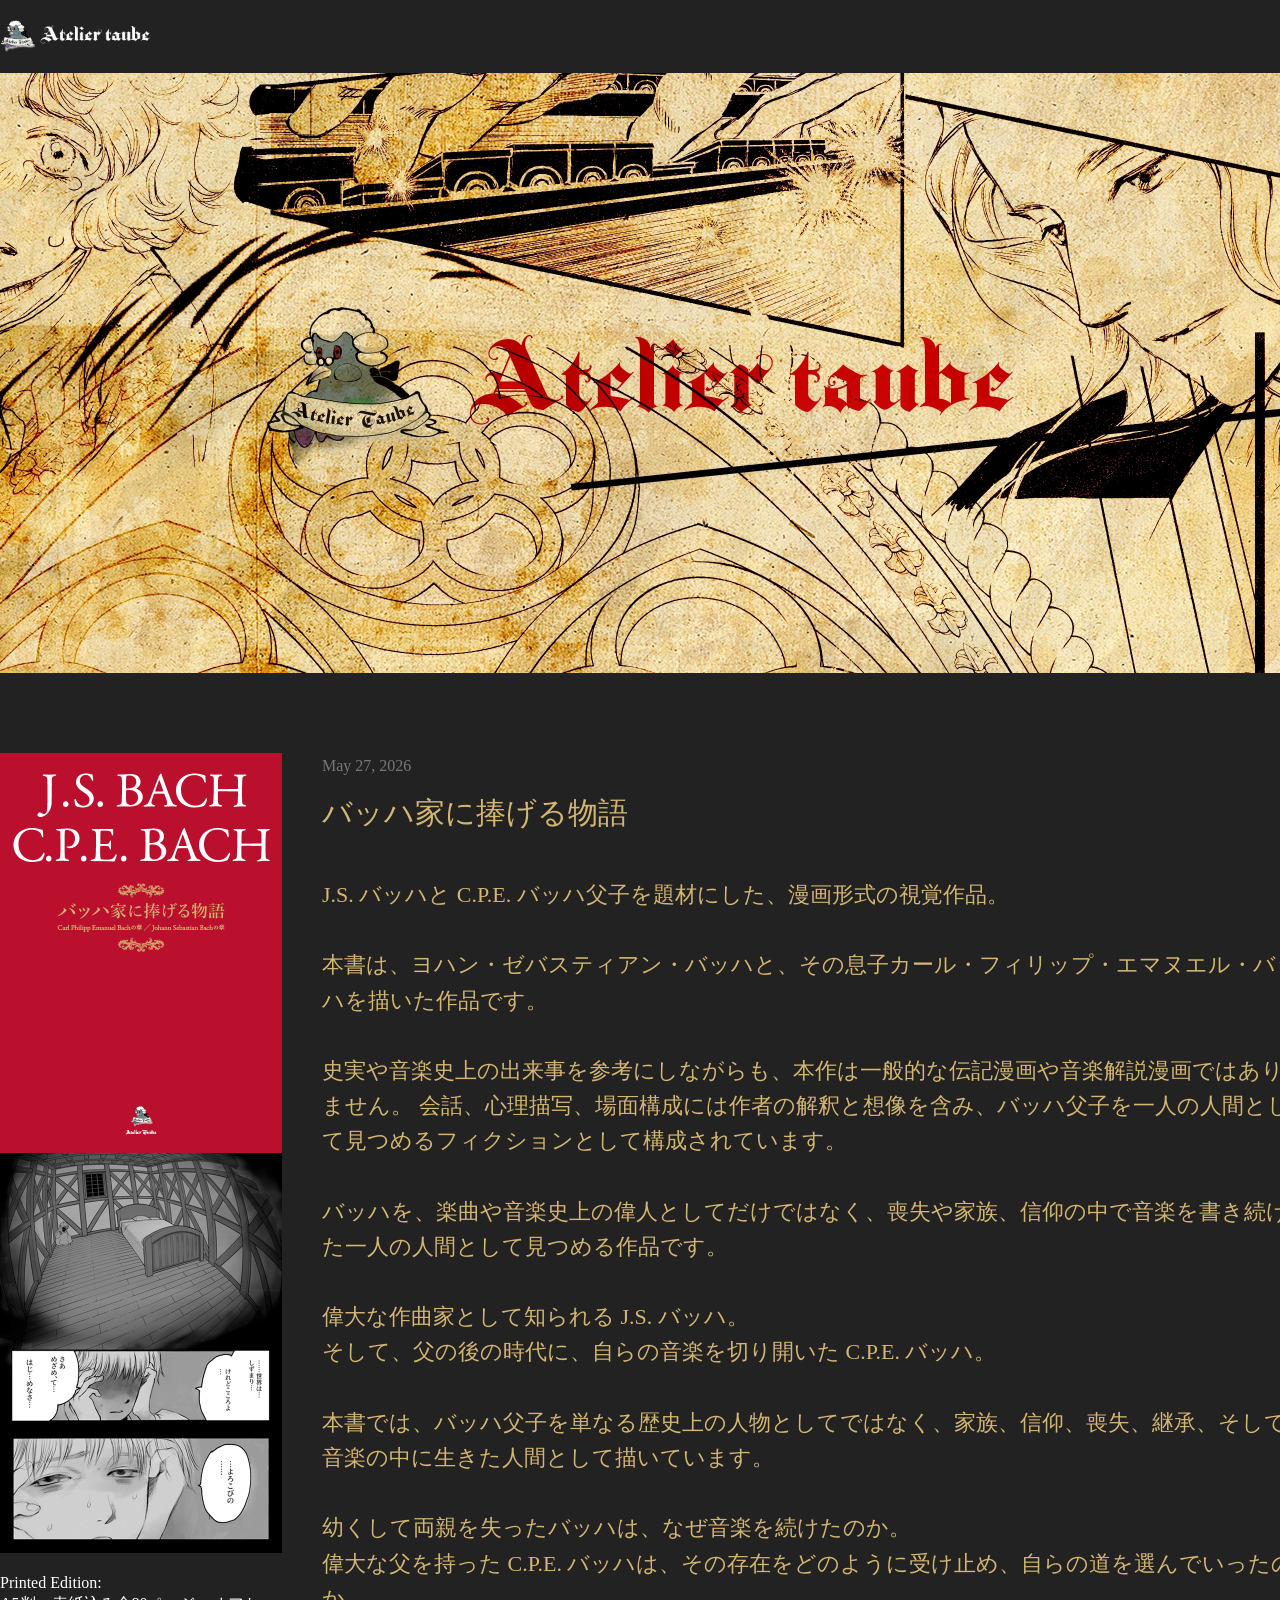
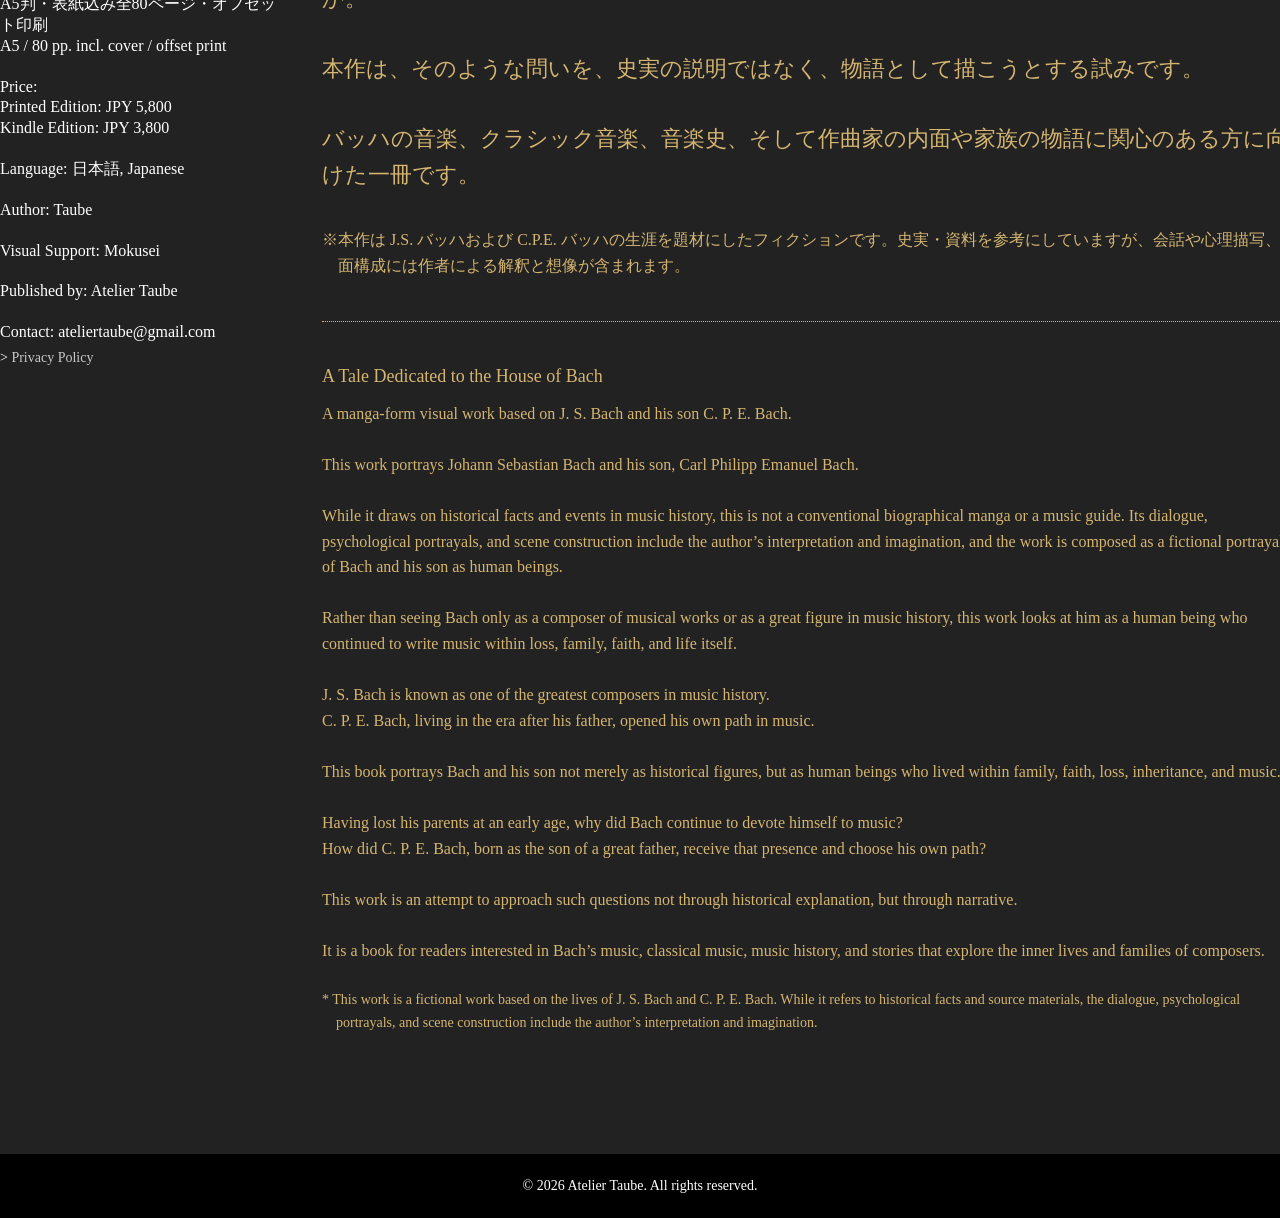
==== index.html @ d7f313c2 "Add files via upload" ====
<!DOCTYPE html>
<html lang="ja">
<head>
<meta charset="UTF-8">
<meta name="viewport" content="width=device-width, initial-scale=1.0">
<title>Atelier Taube Official Site | バッハ家に捧げる物語</title>
<meta name="description" content="Atelier Taube公式サイト / Official site. 『バッハ家に捧げる物語』は、Atelier Taube制作による、J.S. BachとC.P.E. Bach父子を題材にした日本語の漫画形式による視覚作品です。一般的な伝記漫画や音楽解説漫画ではなく、作者の解釈と想像を含むフィクションとして構成されています。">
<link rel="icon" href="images/favicon.ico" sizes="any">
<meta name="robots" content="index,follow">
<link rel="stylesheet" href="css/reset.css">
<link rel="stylesheet" media="screen and (min-width: 933px)" href="css/style_pc.css">
<link rel="stylesheet" media="screen and (max-width: 932px)" href="css/style_sp.css">

<!-- Google tag (gtag.js) -->
<script async src="https://www.googletagmanager.com/gtag/js?id=G-6RPP2TJ7MG"></script>
<script>
  window.dataLayer = window.dataLayer || [];
  function gtag(){dataLayer.push(arguments);}
  gtag('js', new Date());

  gtag('config', 'G-6RPP2TJ7MG');
</script>

</head>

<body>
<header>
<h1 class="p-top_mainTtl"><a href="/"><img src="images/logo.png" width="150"></a></h1>
</header>

<main>
<section class="hero-slideshow" aria-label="Main visual">
  <div class="hero-slideshow__track">
    <div class="hero-slideshow__slide is-active">
      <img src="images/top_img.webp" class="hero_pc" alt="Atelier Taube">
      <img src="images/top_img_sp.webp" class="hero_sp" alt="Atelier Taube">
    </div>
  </div>
</section>

<div class="wid_wrap">
<section class="contents_list">

<ul class="main_list">
<li>
<span class="link_inner_tbl">
<span class="link_inner_tbl_imgcell">
<span class="img_wrap">
<img src="images/h1.png" alt="表紙画像">
</span>

<span class="img_wrap">
<img src="images/page2.png" alt="本文抜粋画像">
</span>

<span class="spec_blk">
Printed Edition:<br>
A5判・表紙込み全80ページ・オフセット印刷<br>
A5 / 80 pp. incl. cover / offset print
</span>

<span class="spec_blk">
Price:<br>
Printed Edition: JPY 5,800<br>
Kindle Edition: JPY 3,800
</span>

<span class="spec_blk">
Language:
日本語, Japanese
</span>

<span class="spec_blk">
Author:
Taube
</span>

<span class="spec_blk">
Visual Support:
Mokusei
</span>

<span class="spec_blk">
Published by:
Atelier Taube
</span>

<!--
<a class="btn" href="" target="_blank" rel="noopener">
  紙版の購入はこちら
</a>

<a class="btn" href="" target="_blank" rel="noopener">
  Kindle版の購入はこちら
</a>
-->

<span class="spec_blk">
  Contact:
  <span id="email"></span>
</span>

<span class="privacy-link">
  &gt;&nbsp;<a href="privacy.html" target="_blank" rel="noopener">Privacy Policy</a>
</span>

<script>
  document.getElementById("email").innerText = "ateliertaube" + "@" + "gmail.com";
</script>

</span>
<span class="link_inner_tbl_speccell">
<span class="date">May 27, 2026</span>
<span class="item_name">バッハ家に捧げる物語</span>
<span class="item_read">
J.S. バッハと C.P.E. バッハ父子を題材にした、漫画形式の視覚作品。<br>
<br>
本書は、ヨハン・ゼバスティアン・バッハと、その息子カール・フィリップ・エマヌエル・バッハを描いた作品です。<br>
<br>
史実や音楽史上の出来事を参考にしながらも、本作は一般的な伝記漫画や音楽解説漫画ではありません。
会話、心理描写、場面構成には作者の解釈と想像を含み、バッハ父子を一人の人間として見つめるフィクションとして構成されています。<br>
<br>
バッハを、楽曲や音楽史上の偉人としてだけではなく、喪失や家族、信仰の中で音楽を書き続けた一人の人間として見つめる作品です。<br>
<br>
偉大な作曲家として知られる J.S. バッハ。<br>
そして、父の後の時代に、自らの音楽を切り開いた C.P.E. バッハ。<br>
<br>
本書では、バッハ父子を単なる歴史上の人物としてではなく、家族、信仰、喪失、継承、そして音楽の中に生きた人間として描いています。<br>
<br>
幼くして両親を失ったバッハは、なぜ音楽を続けたのか。<br>
偉大な父を持った C.P.E. バッハは、その存在をどのように受け止め、自らの道を選んでいったのか。<br>
<br>
本作は、そのような問いを、史実の説明ではなく、物語として描こうとする試みです。<br>
<br>
バッハの音楽、クラシック音楽、音楽史、そして作曲家の内面や家族の物語に関心のある方に向けた一冊です。<br>
<br>
<span class="note">※本作は J.S. バッハおよび C.P.E. バッハの生涯を題材にしたフィクションです。史実・資料を参考にしていますが、会話や心理描写、場面構成には作者による解釈と想像が含まれます。</span>
</span>

<span class="en_blk">
<span class="item_name_en">A Tale Dedicated to the House of Bach</span>
<span class="item_read_en">
A manga-form visual work based on J. S. Bach and his son C. P. E. Bach.<br>
<br>
This work portrays Johann Sebastian Bach and his son, Carl Philipp Emanuel Bach.<br>
<br>
While it draws on historical facts and events in music history, this is not a conventional biographical manga or a music guide. Its dialogue, psychological portrayals, and scene construction include the author’s interpretation and imagination, and the work is composed as a fictional portrayal of Bach and his son as human beings.<br>
<br>
Rather than seeing Bach only as a composer of musical works or as a great figure in music history, this work looks at him as a human being who continued to write music within loss, family, faith, and life itself.<br>
<br>
J. S. Bach is known as one of the greatest composers in music history.<br>
C. P. E. Bach, living in the era after his father, opened his own path in music.<br>
<br>
This book portrays Bach and his son not merely as historical figures, but as human beings who lived within family, faith, loss, inheritance, and music.<br>
<br>
Having lost his parents at an early age, why did Bach continue to devote himself to music?<br>
How did C. P. E. Bach, born as the son of a great father, receive that presence and choose his own path?<br>
<br>
This work is an attempt to approach such questions not through historical explanation, but through narrative.<br>
<br>
It is a book for readers interested in Bach’s music, classical music, music history, and stories that explore the inner lives and families of composers.<br>
<br>
<span class="note_en">* This work is a fictional work based on the lives of J. S. Bach and C. P. E. Bach. While it refers to historical facts and source materials, the dialogue, psychological portrayals, and scene construction include the author’s interpretation and imagination.</span>
</span>
</span>
</span>
</span>
</li>
</ul>
</section>
</div>


</main>

<footer>


  <p class="copy">&copy; 2026 Atelier Taube. All rights reserved.</p>
</footer>

<script src="js/common.js" defer></script>

</body>
</html>
---- css/style_pc.css ----
.hero-slideshow {
  position: relative;
  width: 100%;
  height: 600px;
  overflow: hidden;
}

.hero-slideshow__track {
  position: relative;
  width: 100%;
  height: 100%;
}

.hero-slideshow__slide {
  position: absolute;
  inset: 0;
  opacity: 0;
  transition: opacity 800ms ease;
}

.hero-slideshow__slide.is-active {
  opacity: 1;
  z-index: 1;
}

.hero-slideshow__slide img {
  display: block;
  width: 100%;
  height: 100%;
  object-fit: cover;
}

/* ドット */
.hero-slideshow__dots {
  position: absolute;
  left: 50%;
  bottom: 24px;
  z-index: 2;
  display: flex;
  gap: 10px;
  transform: translateX(-50%);
}

.hero-slideshow__dot {
  width: 12px;
  height: 12px;
  padding: 0;
  border: none;
  border-radius: 50%;
  background: rgba(255, 255, 255, 0.55);
  cursor: pointer;
}

.hero-slideshow__dot.is-active {
  background: rgba(255, 255, 255, 1);
}

.hero-slideshow__dot:focus-visible {
  outline: 2px solid #fff;
  outline-offset: 3px;
}

html{
height:100%;
background:#222222;
}

.wid_wrap{
width:1300px;
margin:0 auto;
}


.contents_list{
margin-top:80px;
}

.link_block{
display:block;
}

.link_inner_tbl{
display:table;
width:100%;
}

.link_inner_tbl_imgcell{
display:table-cell;
width:282px;
vertical-align:top;
}

.link_inner_tbl_imgcell img{
display:block;
width:auto;
height:100%;
}

.link_inner_tbl_speccell{
display:table-cell;
vertical-align:middle;
padding-left:40px;
}

.main_list{
margin-top:40px;
}

.date{
display:block;
font-size:16px;
line-height:1.6;
color:#777777;
}

.item_name{
display:block;
font-size:30px;
line-height:1.6;
color:#d4b572;
margin-top:10px;
}

.item_read{
display:block;
font-size:22px;
line-height:1.6;
color:#d4b572;
margin-top:40px;
}

.en_blk{
display:block;
margin-top:40px;
padding-top:40px;
border-top:1px dotted #d4b572;;
color:#d4b572;
}

.item_name_en{
font-family: Georgia, serif;
display:block;
font-size:18px;
line-height:1.6;
color:#d4b572;
}

.item_read_en{
font-family: Georgia, serif;
display:block;
font-size:16px;
line-height:1.6;
margin-top:10px;
color:#d4b572;
}

.main_ttl{
font-family: Georgia, serif;
color:#ffffff;
font-size:30px;
line-height:1.5;

}

.head_color{
font-size:40px;
background:#c90606;
color:#ffffff;
display:inline-block;
padding:5px 10px;
margin-right:5px;
}

.note{
font-size:16px;
display:inline-block;
padding-left:1em;
text-indent:-1em;
}

.note_en{
font-size:14px;
display:inline-block;
padding-left:1em;
text-indent:-1em;
}

header{
width:1300px;
margin:0 auto;
}

.p-top_mainTtl{
padding:20px 0;
}

.img_wrap{
width:282px;
height:400px;
margin:0 auto;
display:block;
}

.spec_wrap{
margin-top:40px;
display:table;
width:100%;
color:#666666;
}

.spec ttl{
width:120px;
display:table-cell;
vertical-align:top;
}

.spec_cont{
display:table-cell;
vertical-align:top;
}

.spec_blk{
display:block;
font-size:16px;
line-height:1.3;
color:#ffffff;
margin-top:20px;
}

.btn{
border:1px solid #fff;
margin-top:30px;
display:block;
text-align:center;
padding:10px 0;
border-radius:8px;
color:#fff;
}

.btn:hover{
text-decoration:underline;
background:#333333;
}

.btn + .btn{
margin-top:10px;
}

footer{
background:#000000;
margin-top:120px;
}

.copy{
padding:20px 0 20px;
text-align:center;
color:#ffffff;
font-size:14px;
}

.footer-links {
  text-align: center;
  font-size: 14px;
  padding: 24px 0 0px;
color:#ffffff;
}

.footer-links a {
  color: inherit;
  text-decoration: none;
}

.footer-links a:hover {
  text-decoration: underline;
}

.legal_table{
font-size:16px;
line-height:1.6;
border:1px solid #ffffff;
}

.legal_table th{
font-size:16px;
line-height:1.6;
border:1px solid #ffffff;
padding:20px;
}

.legal_table td{
font-size:16px;
line-height:1.6;
border:1px solid #ffffff;
padding:20px;
}

.sub_ttl{
font-size:20px;
line-height:1.6;
margin: 40px 0 20px;
}

.privacy-link {
  margin-top: 10px;
  font-size: 14px;
color:#ffffff;
}

.privacy-link a {
  color: inherit;
  text-decoration: none;
  opacity: 0.75;
}

.privacy-link a:hover {
  text-decoration: underline;
  opacity: 1;
}

.sub_page_read p{
font-size:18px;
}

.pc_br{
display:inline !important;
}
---- css/style_sp.css ----
.hero-slideshow {
  position: relative;
  width: 100%;
  height: 600px;
  overflow: hidden;
}

.hero-slideshow__track {
  position: relative;
  width: 100%;
  height: 100%;
}

.hero-slideshow__slide {
  position: absolute;
  inset: 0;
  opacity: 0;
  transition: opacity 800ms ease;
}

.hero-slideshow__slide.is-active {
  opacity: 1;
  z-index: 1;
}

.hero-slideshow__slide img {
  display: block;
  width: 100%;
  height: 100%;
  object-fit: cover;
}

html{
height:100%;
background:#222222;
width:100%;
}

body{
width:100%;
}

main{
width:100%;
}

header{
width:auto;
margin:0 auto;
}

.p-top_mainTtl{
padding:20px 0 20px 15px;
}


.wid_wrap{
width:100%;
margin:0 auto;
padding:0 20px;
}

.contents_list{
margin-top:20px;
}

.link_block{
display:block;
}

.link_inner_tbl{
display:block;
width:100%;
}

.link_inner_tbl_imgcell{
display:block;
width:100%;
vertical-align:top;
}

.link_inner_tbl_imgcell img{
display:block;
width:100%;
height:auto;
margin:0 auto;
}

.link_inner_tbl_speccell{
display:block;
vertical-align:middle;
padding-left:0px;
margin-top:40px;
}

.main_list{
margin-top:20px;
}

.date{
display:block;
font-size:16px;
line-height:1.6;
color:#777777;
}

.item_name{
display:block;
font-size:30px;
line-height:1.6;
color:#d4b572;
margin-top:10px;
}

.item_read{
display:block;
font-size:22px;
line-height:1.6;
color:#d4b572;
margin-top:20px;
}

.en_blk{
display:block;
margin-top:40px;
padding-top:40px;
border-top:1px dotted #d4b572;;
color:#d4b572;
}

.item_name_en{
font-family: Georgia, serif;
display:block;
font-size:18px;
line-height:1.6;
color:#d4b572;
}

.item_read_en{
font-family: Georgia, serif;
display:block;
font-size:16px;
line-height:1.6;
margin-top:10px;
color:#d4b572;
}

.main_ttl{
font-family: Georgia, serif;
color:#ffffff;
font-size:30px;
line-height:1.5;

}

.head_color{
font-size:40px;
background:#c90606;
color:#ffffff;
display:inline-block;
padding:5px 10px;
margin-right:5px;
}

.note{
font-size:16px;
display:inline-block;
padding-left:1em;
text-indent:-1em;
}

.note_en{
font-size:14px;
display:inline-block;
padding-left:1em;
text-indent:-1em;
}


.img_wrap{
width:100%;
height:auto;
margin:0 auto;
display:block;
}

.spec_wrap{
margin-top:40px;
display:block;
width:100%;
color:#666666;
}

.spec ttl{
width:120px;
display:block;
vertical-align:top;
}

.spec_cont{
display:block;
vertical-align:top;
}

.spec_blk{
display:block;
font-size:16px;
line-height:1.3;
color:#ffffff;
margin-top:20px;
}

.btn{
border:1px solid #fff;
margin-top:30px;
display:block;
text-align:center;
padding:10px 0;
border-radius:8px;
color:#fff;
}

.btn + .btn{
margin-top:20px;
}

footer{
background:#000000;
margin-top:80px;
}

.copy{
padding:20px 0 20px;
text-align:center;
color:#ffffff;
font-size:14px;
}

.footer-links {
  text-align: center;
  font-size: 14px;
  padding: 24px 0px 0px;
color:#ffffff;
}

.footer-links a {
  color: inherit;
  text-decoration: none;
}

.footer-links a:hover {
  text-decoration: underline;
}

.sub_ttl{
font-size:20px;
line-height:1.6;
margin: 40px 0 20px;
}

.sub_ttl{
font-size:20px;
line-height:1.6;
margin: 40px 0 20px;
}

.privacy-link {
  margin-top: 20px;
  font-size: 14px;
color:#ffffff;
display:block;
}

.privacy-link a {
  color: inherit;
  text-decoration: none;
  opacity: 0.75;
}

.sub_page_read p{
font-size:18px;
}

.pc_br{
display:none !important;
}
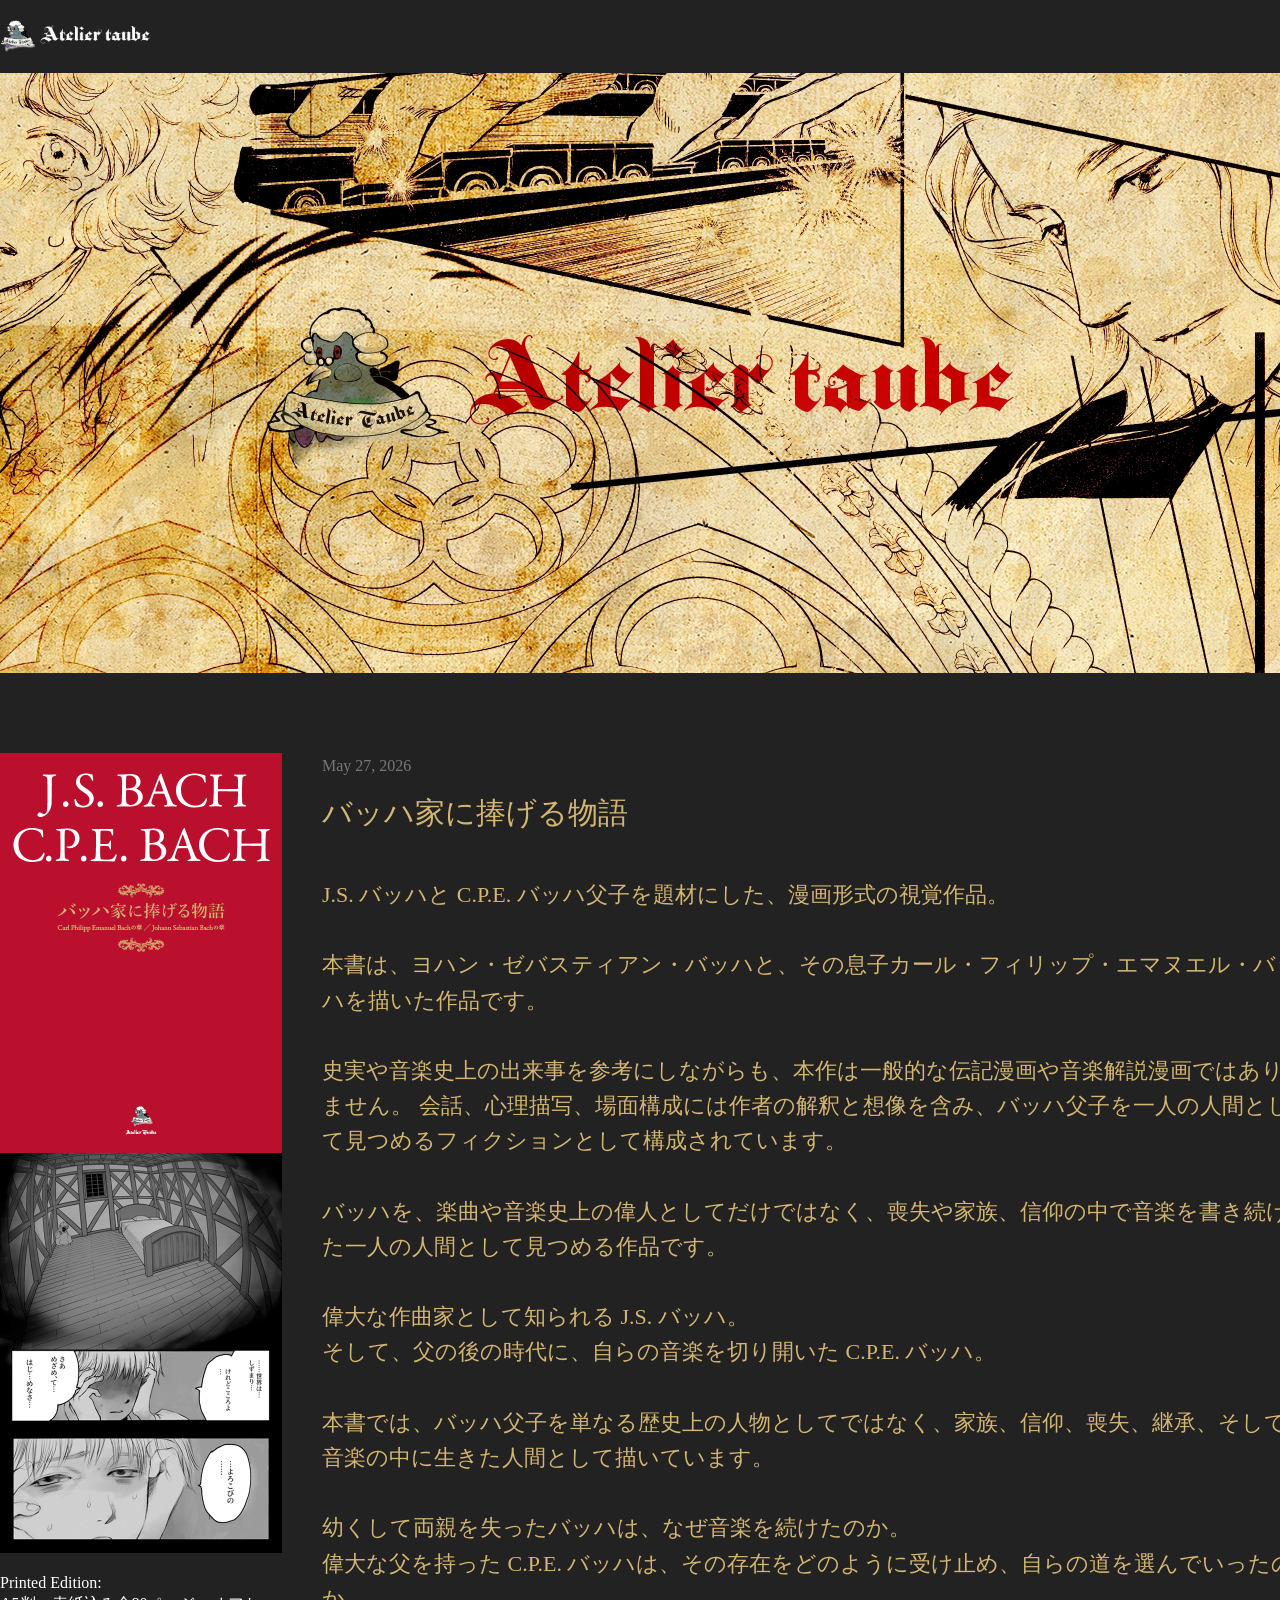
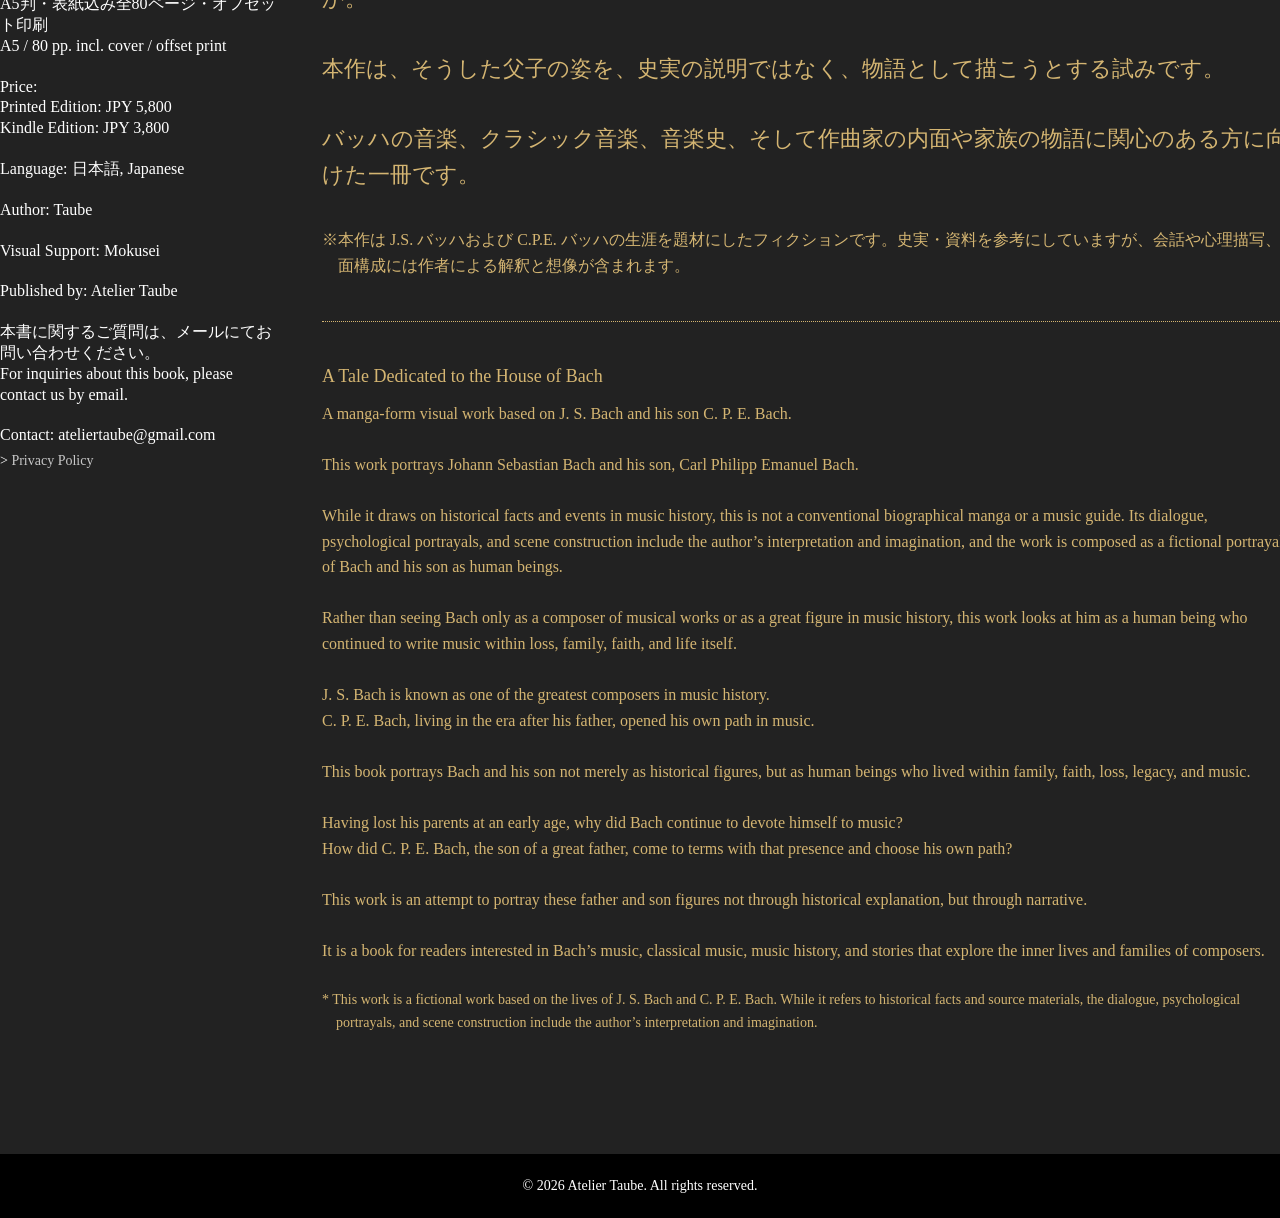
==== commit 5cb2f6ef: "Add files via upload" ====
--- a/index.html
+++ b/index.html
@@ -96,6 +96,11 @@
 -->
 
 <span class="spec_blk">
+本書に関するご質問は、メールにてお問い合わせください。<br>
+For inquiries about this book, please contact us by email.
+</span>
+
+<span class="spec_blk">
   Contact:
   <span id="email"></span>
 </span>
@@ -130,7 +135,7 @@
 幼くして両親を失ったバッハは、なぜ音楽を続けたのか。<br>
 偉大な父を持った C.P.E. バッハは、その存在をどのように受け止め、自らの道を選んでいったのか。<br>
 <br>
-本作は、そのような問いを、史実の説明ではなく、物語として描こうとする試みです。<br>
+本作は、そうした父子の姿を、史実の説明ではなく、物語として描こうとする試みです。<br>
 <br>
 バッハの音楽、クラシック音楽、音楽史、そして作曲家の内面や家族の物語に関心のある方に向けた一冊です。<br>
 <br>
@@ -151,12 +156,12 @@
 J. S. Bach is known as one of the greatest composers in music history.<br>
 C. P. E. Bach, living in the era after his father, opened his own path in music.<br>
 <br>
-This book portrays Bach and his son not merely as historical figures, but as human beings who lived within family, faith, loss, inheritance, and music.<br>
+This book portrays Bach and his son not merely as historical figures, but as human beings who lived within family, faith, loss, legacy, and music.<br>
 <br>
 Having lost his parents at an early age, why did Bach continue to devote himself to music?<br>
-How did C. P. E. Bach, born as the son of a great father, receive that presence and choose his own path?<br>
+How did C. P. E. Bach, the son of a great father, come to terms with that presence and choose his own path?<br>
 <br>
-This work is an attempt to approach such questions not through historical explanation, but through narrative.<br>
+This work is an attempt to portray these father and son figures not through historical explanation, but through narrative.<br>
 <br>
 It is a book for readers interested in Bach’s music, classical music, music history, and stories that explore the inner lives and families of composers.<br>
 <br>
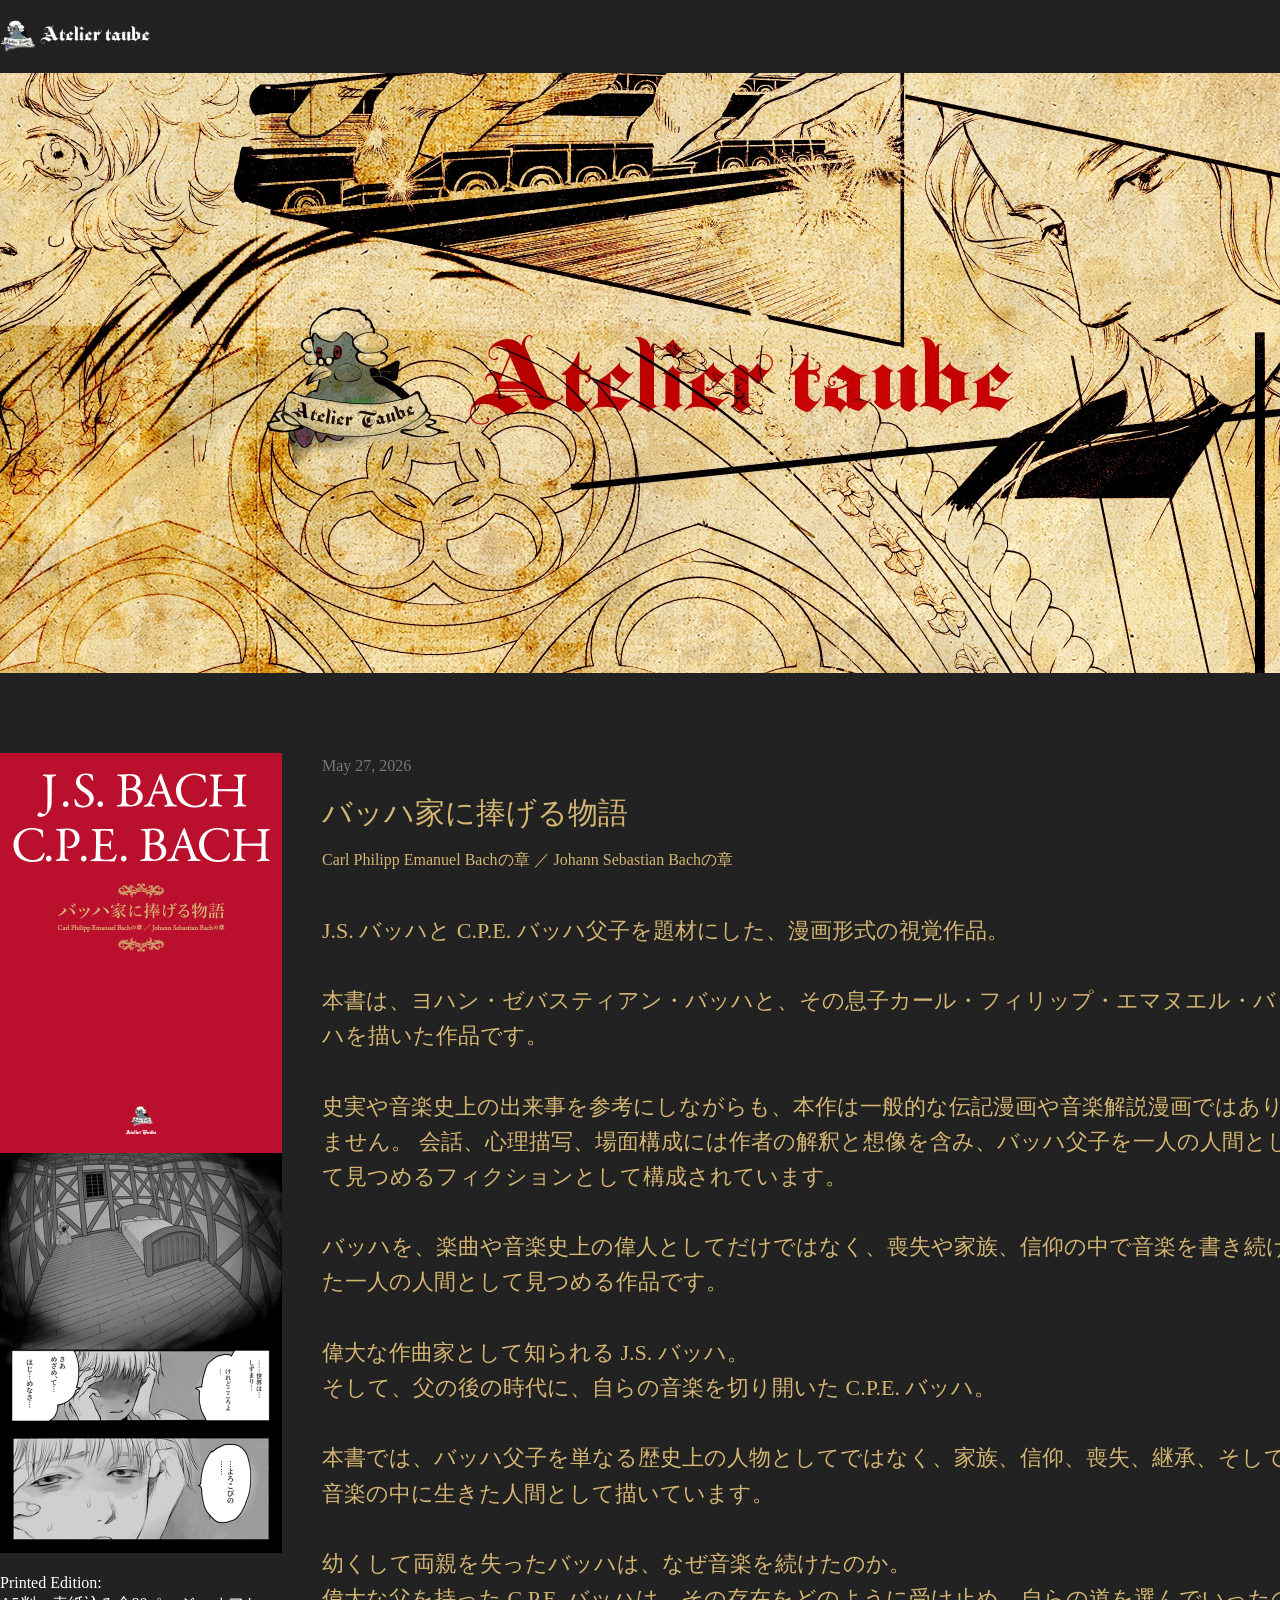
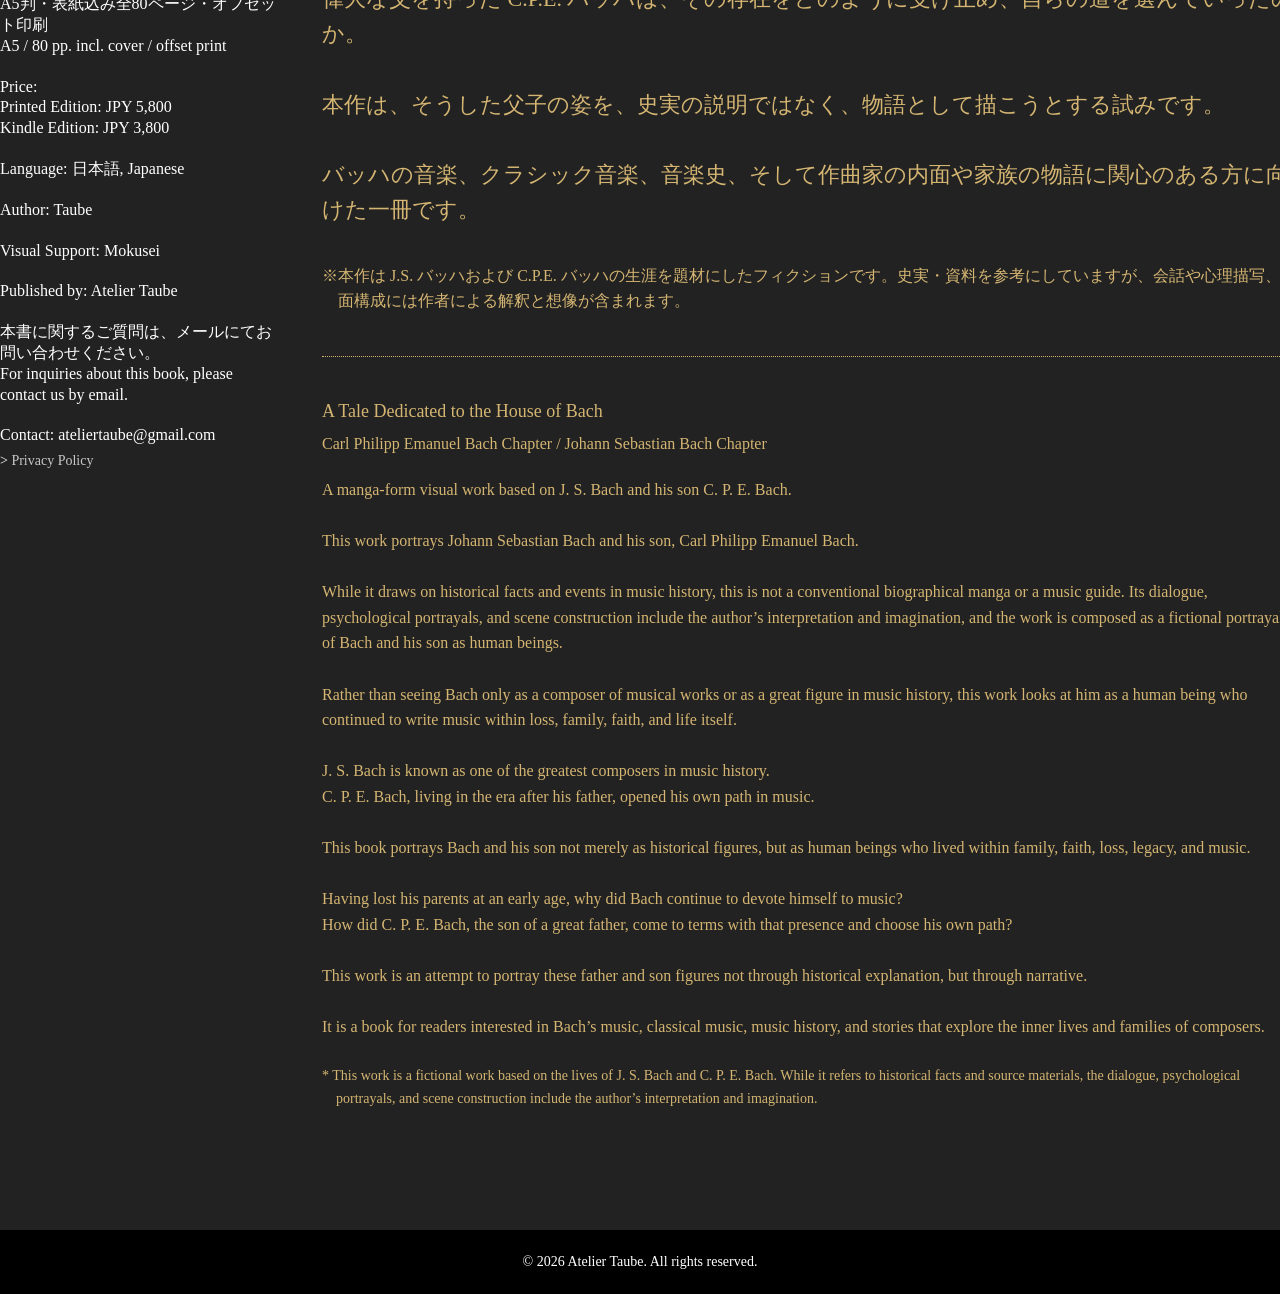
==== commit aa4da811: "Add files via upload" ====
--- a/index.html
+++ b/index.html
@@ -117,6 +117,7 @@
 <span class="link_inner_tbl_speccell">
 <span class="date">May 27, 2026</span>
 <span class="item_name">バッハ家に捧げる物語</span>
+<span class="item_name_sub">Carl Philipp Emanuel Bachの章 ／ Johann Sebastian Bachの章</span>
 <span class="item_read">
 J.S. バッハと C.P.E. バッハ父子を題材にした、漫画形式の視覚作品。<br>
 <br>
@@ -144,6 +145,7 @@
 
 <span class="en_blk">
 <span class="item_name_en">A Tale Dedicated to the House of Bach</span>
+<span class="item_name_sub_en">Carl Philipp Emanuel Bach Chapter / Johann Sebastian Bach Chapter</span>
 <span class="item_read_en">
 A manga-form visual work based on J. S. Bach and his son C. P. E. Bach.<br>
 <br>
--- a/css/style_pc.css
+++ b/css/style_pc.css
@@ -121,6 +121,14 @@
 margin-top:10px;
 }
 
+.item_name_sub{
+display:block;
+font-size:16px;
+line-height:1.6;
+color:#d4b572;
+margin-top:10px;
+}
+
 .item_read{
 display:block;
 font-size:22px;
@@ -145,12 +153,21 @@
 color:#d4b572;
 }
 
+.item_name_sub_en{
+font-family: Georgia, serif;
+display:block;
+font-size:16px;
+line-height:1.6;
+color:#d4b572;
+margin-top:5px;
+}
+
 .item_read_en{
 font-family: Georgia, serif;
 display:block;
 font-size:16px;
 line-height:1.6;
-margin-top:10px;
+margin-top:20px;
 color:#d4b572;
 }
 
--- a/css/style_sp.css
+++ b/css/style_sp.css
@@ -112,6 +112,14 @@
 margin-top:10px;
 }
 
+.item_name_sub{
+display:block;
+font-size:16px;
+line-height:1.6;
+color:#d4b572;
+margin-top:5px;
+}
+
 .item_read{
 display:block;
 font-size:22px;
@@ -131,9 +139,18 @@
 .item_name_en{
 font-family: Georgia, serif;
 display:block;
-font-size:18px;
-line-height:1.6;
-color:#d4b572;
+font-size:20px;
+line-height:1.6;
+color:#d4b572;
+}
+
+.item_name_sub_en{
+font-family: Georgia, serif;
+display:block;
+font-size:16px;
+line-height:1.6;
+color:#d4b572;
+margin-top:5px;
 }
 
 .item_read_en{
@@ -141,7 +158,7 @@
 display:block;
 font-size:16px;
 line-height:1.6;
-margin-top:10px;
+margin-top:20px;
 color:#d4b572;
 }
 
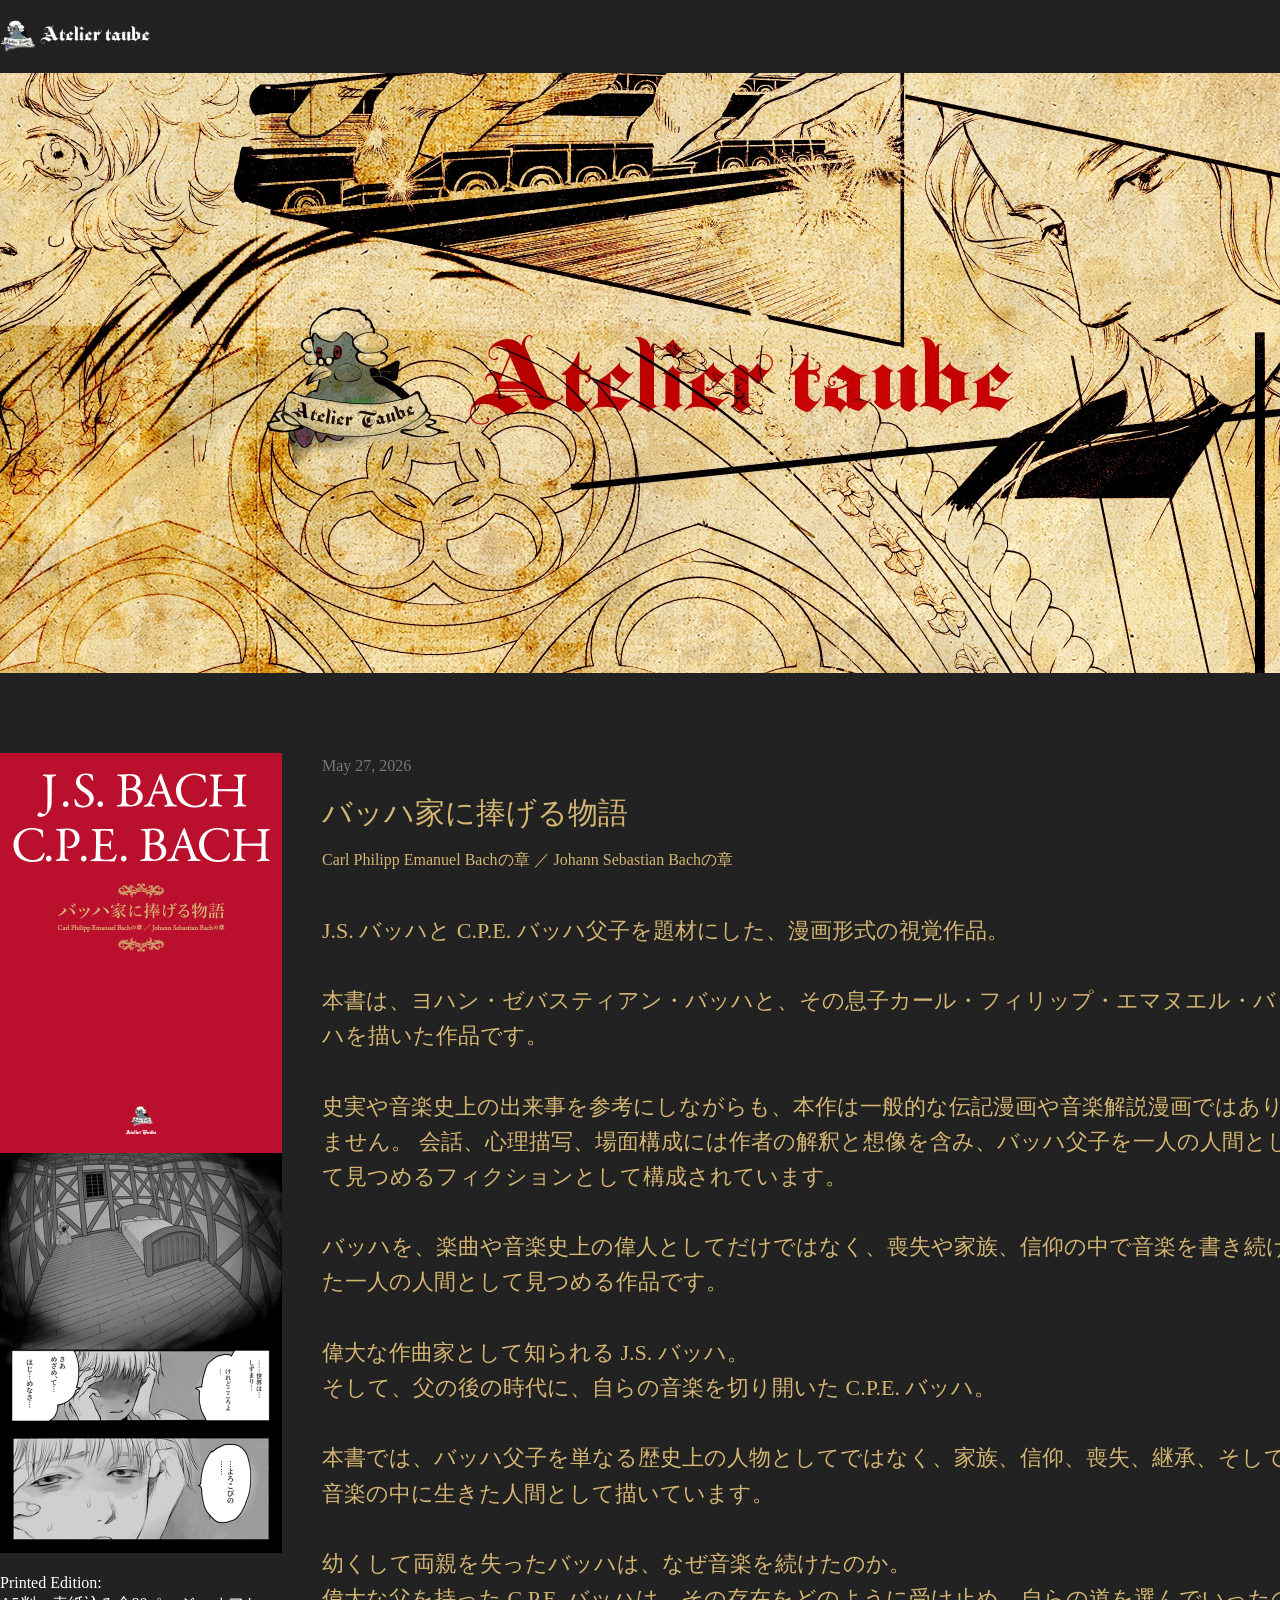
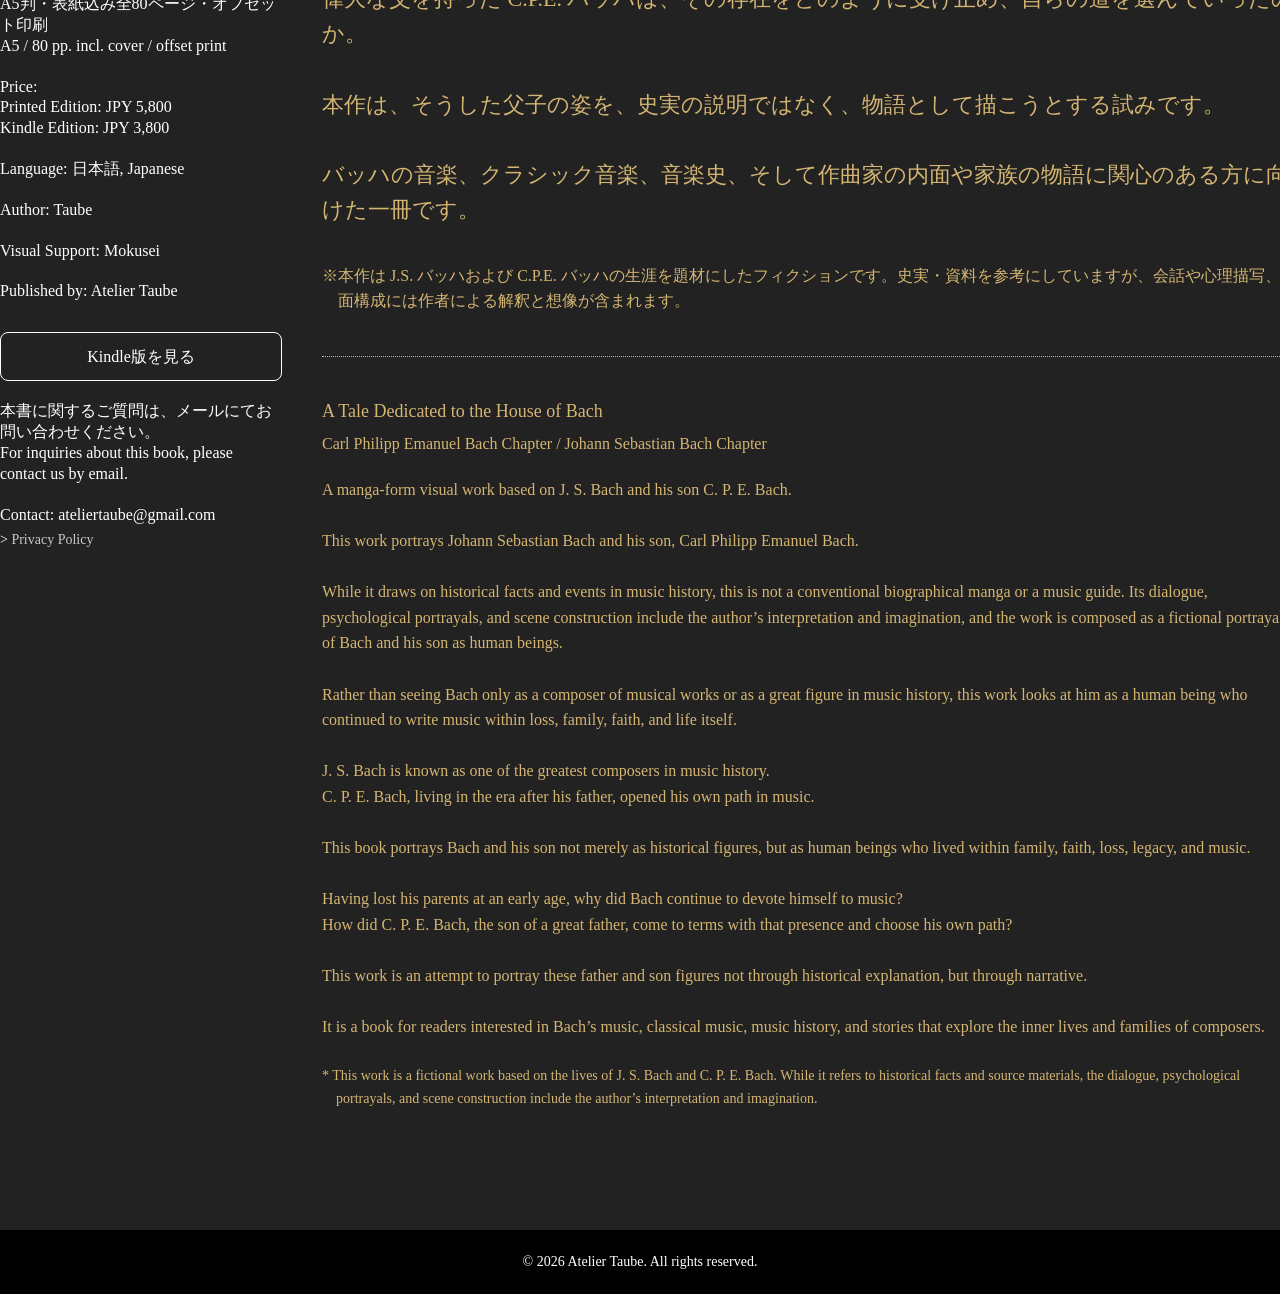
==== commit 8aceeaf8: "Add files via upload" ====
--- a/index.html
+++ b/index.html
@@ -89,11 +89,11 @@
 <a class="btn" href="" target="_blank" rel="noopener">
   紙版の購入はこちら
 </a>
+-->
 
-<a class="btn" href="" target="_blank" rel="noopener">
-  Kindle版の購入はこちら
+<a href="https://www.amazon.co.jp/dp/B0H2VYKJ77" class="btn" target="_blank" rel="noopener">
+  Kindle版を見る
 </a>
--->
 
 <span class="spec_blk">
 本書に関するご質問は、メールにてお問い合わせください。<br>
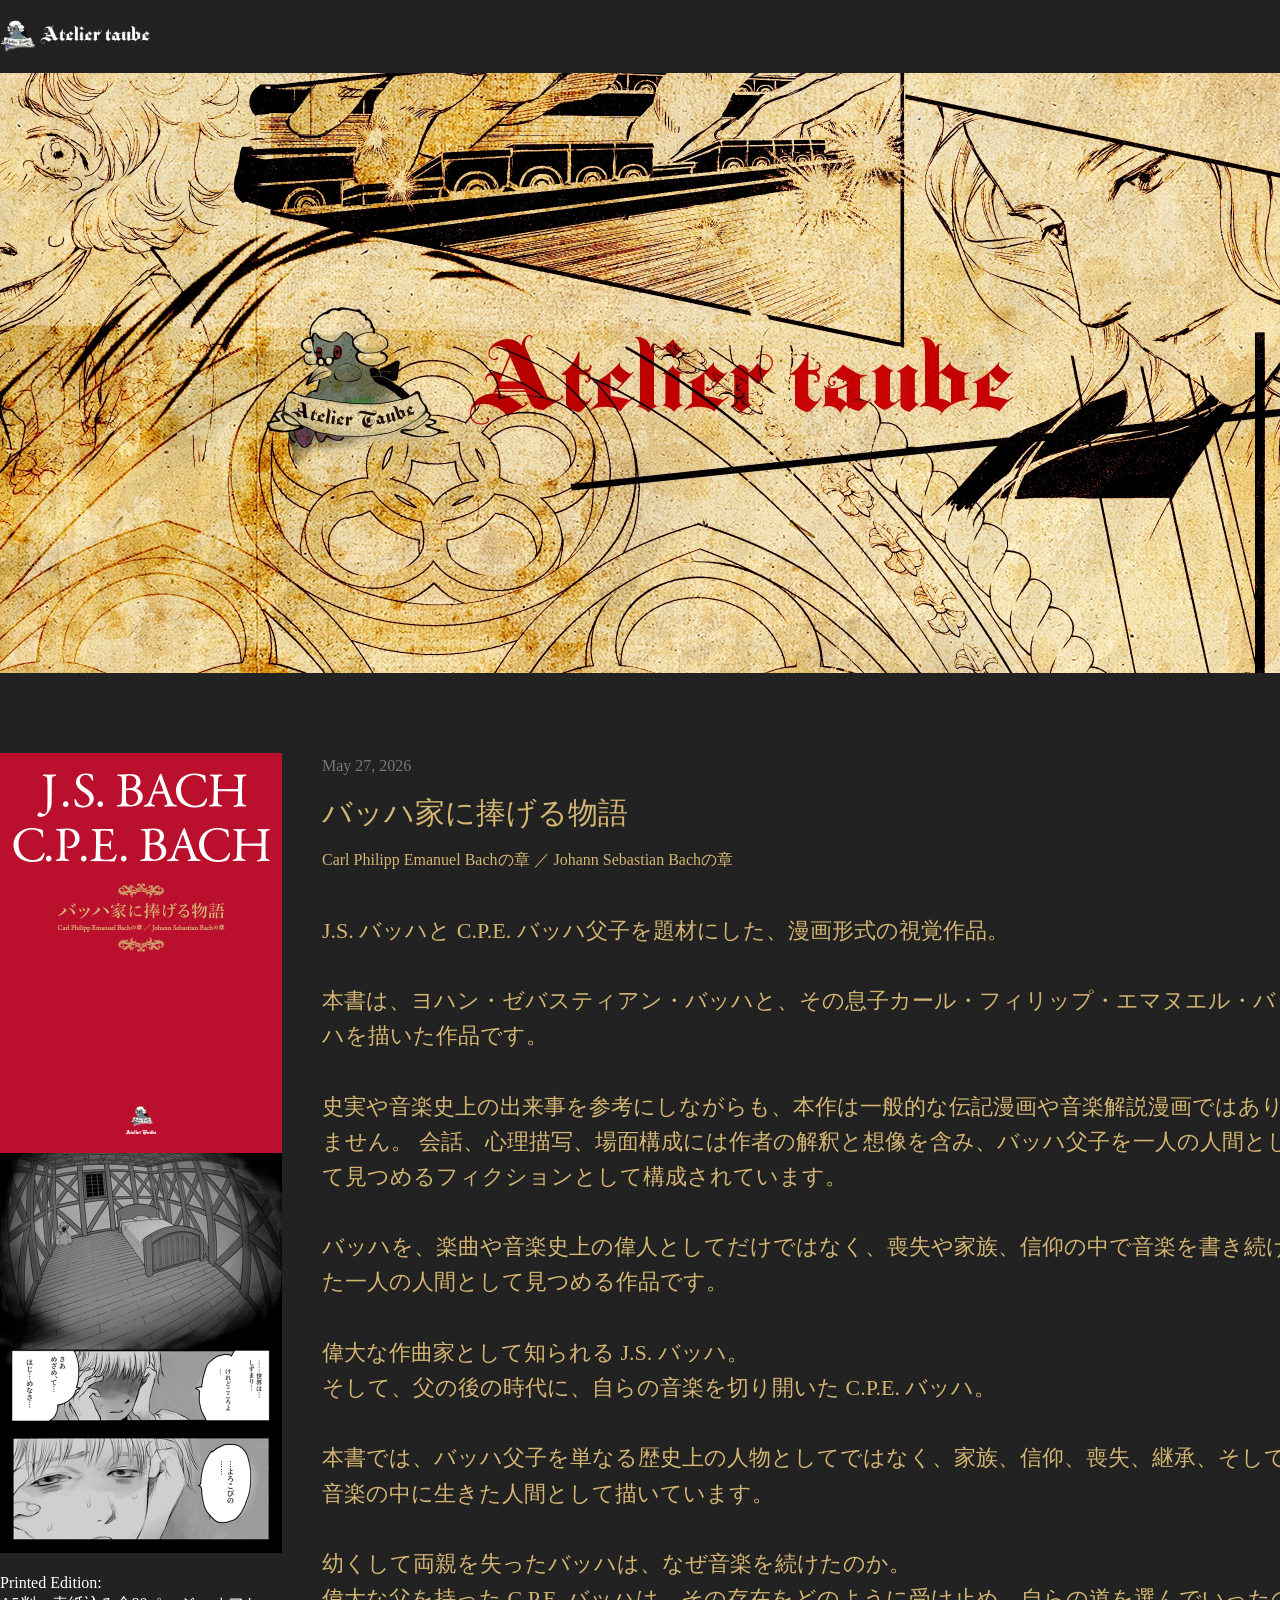
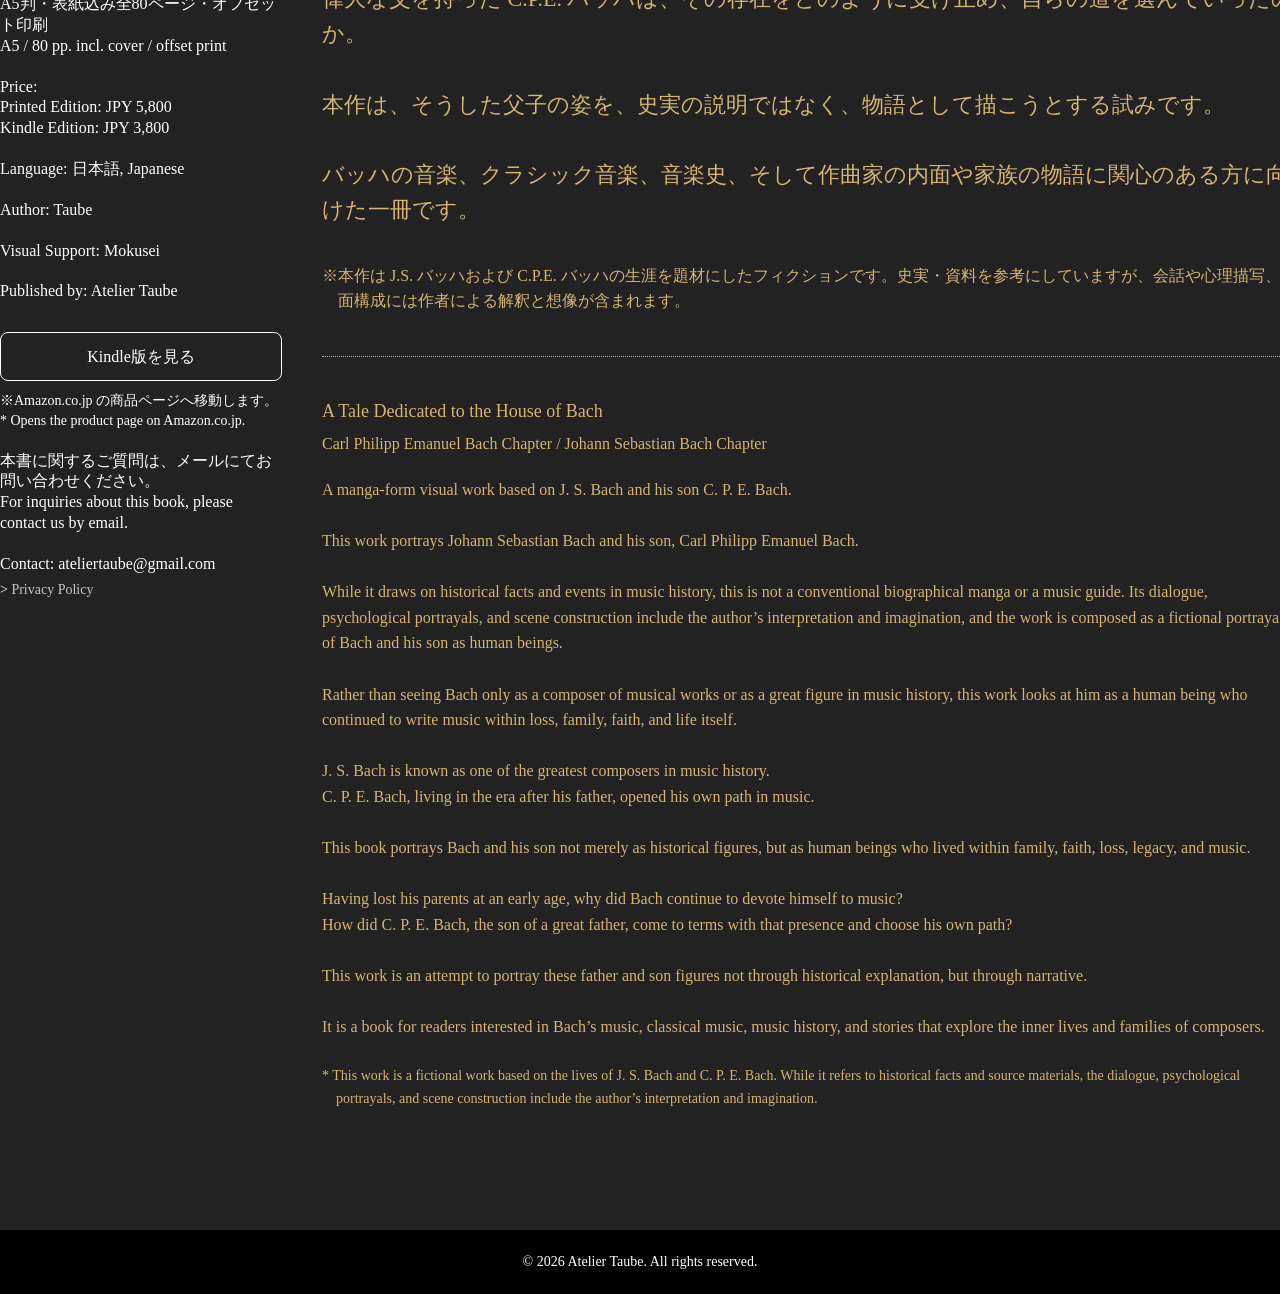
==== commit 6dd11b26: "Add files via upload" ====
--- a/index.html
+++ b/index.html
@@ -95,6 +95,11 @@
   Kindle版を見る
 </a>
 
+<span class="sub_note">
+※Amazon.co.jp の商品ページへ移動します。<br>
+* Opens the product page on Amazon.co.jp.
+</span>
+
 <span class="spec_blk">
 本書に関するご質問は、メールにてお問い合わせください。<br>
 For inquiries about this book, please contact us by email.
--- a/css/style_pc.css
+++ b/css/style_pc.css
@@ -338,6 +338,14 @@
 font-size:18px;
 }
 
+.sub_note{
+font-size:14px;
+line-height:1.4;
+color:#ffffff;
+display:block;
+margin-top:10px;
+}
+
 .pc_br{
 display:inline !important;
 }
--- a/css/style_sp.css
+++ b/css/style_sp.css
@@ -298,6 +298,14 @@
 font-size:18px;
 }
 
+.sub_note{
+font-size:14px;
+line-height:1.4;
+color:#ffffff;
+display:block;
+margin-top:10px;
+}
+
 .pc_br{
 display:none !important;
 }
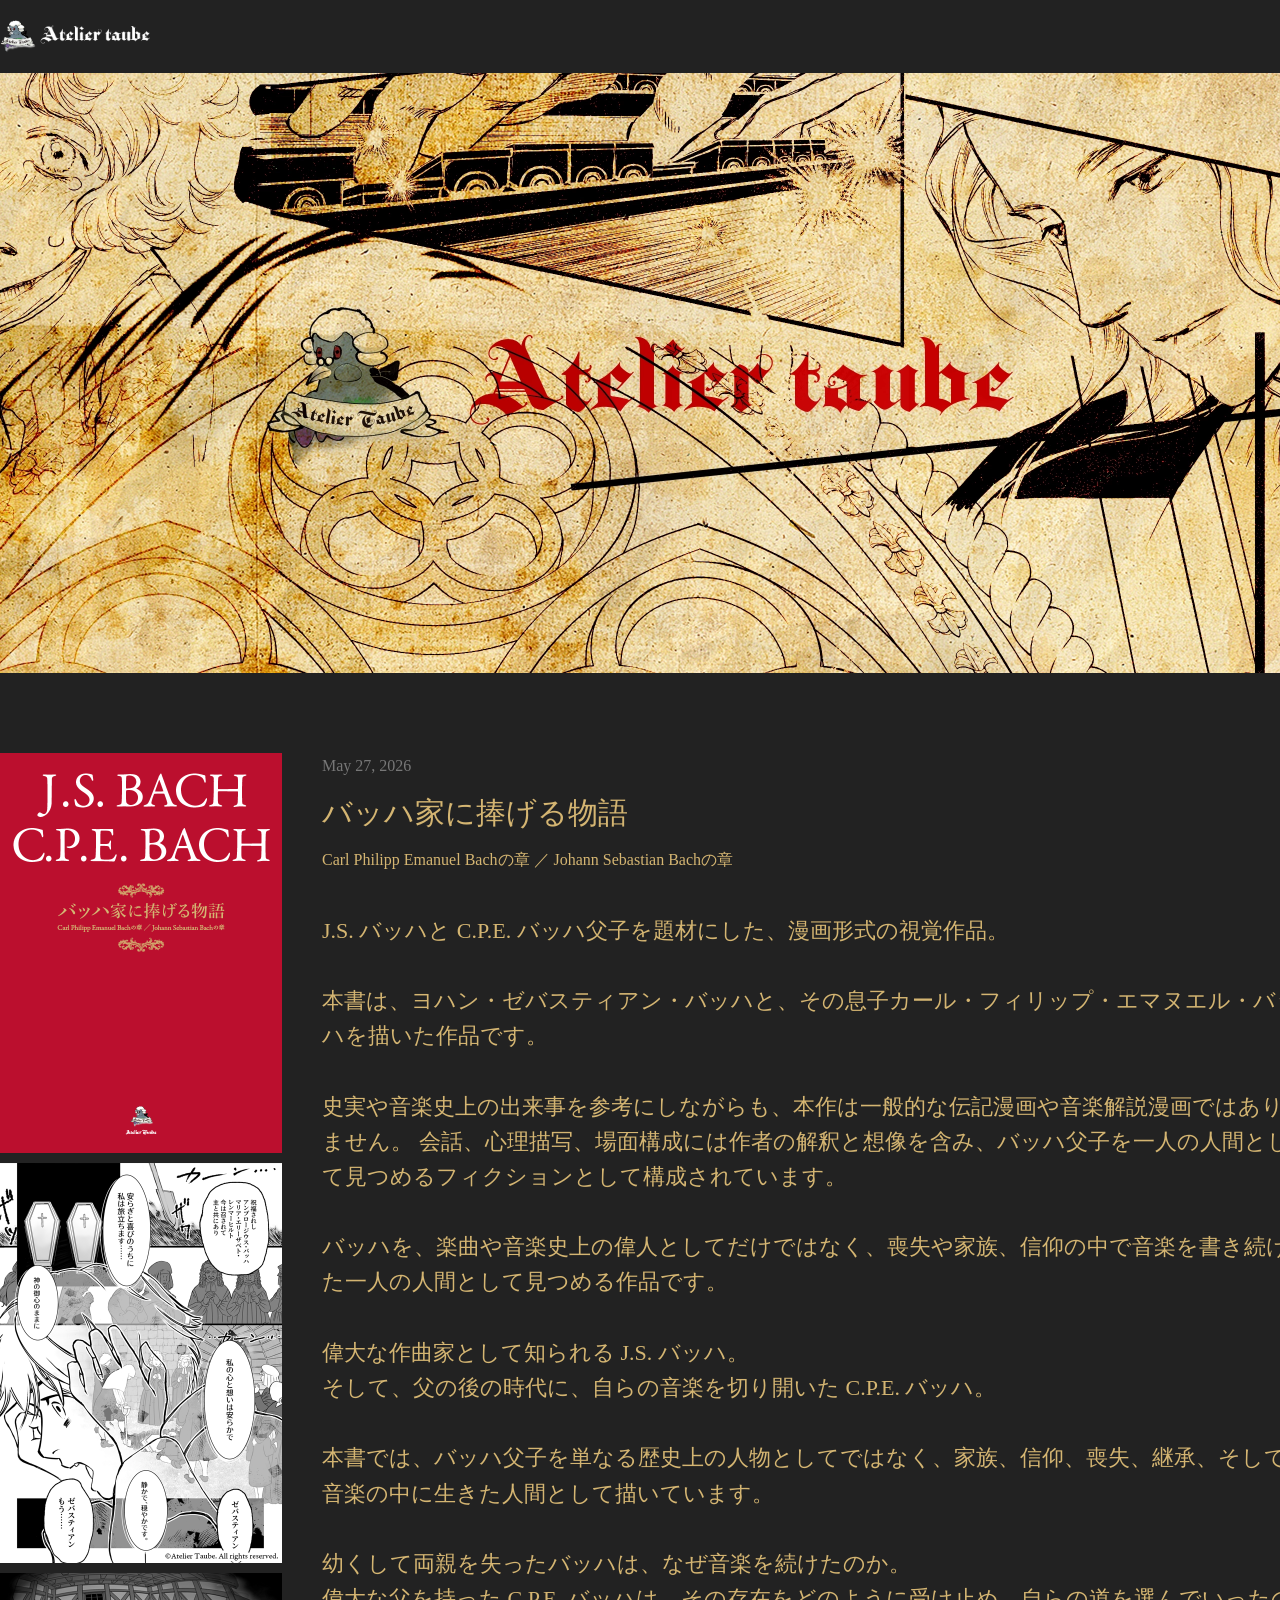
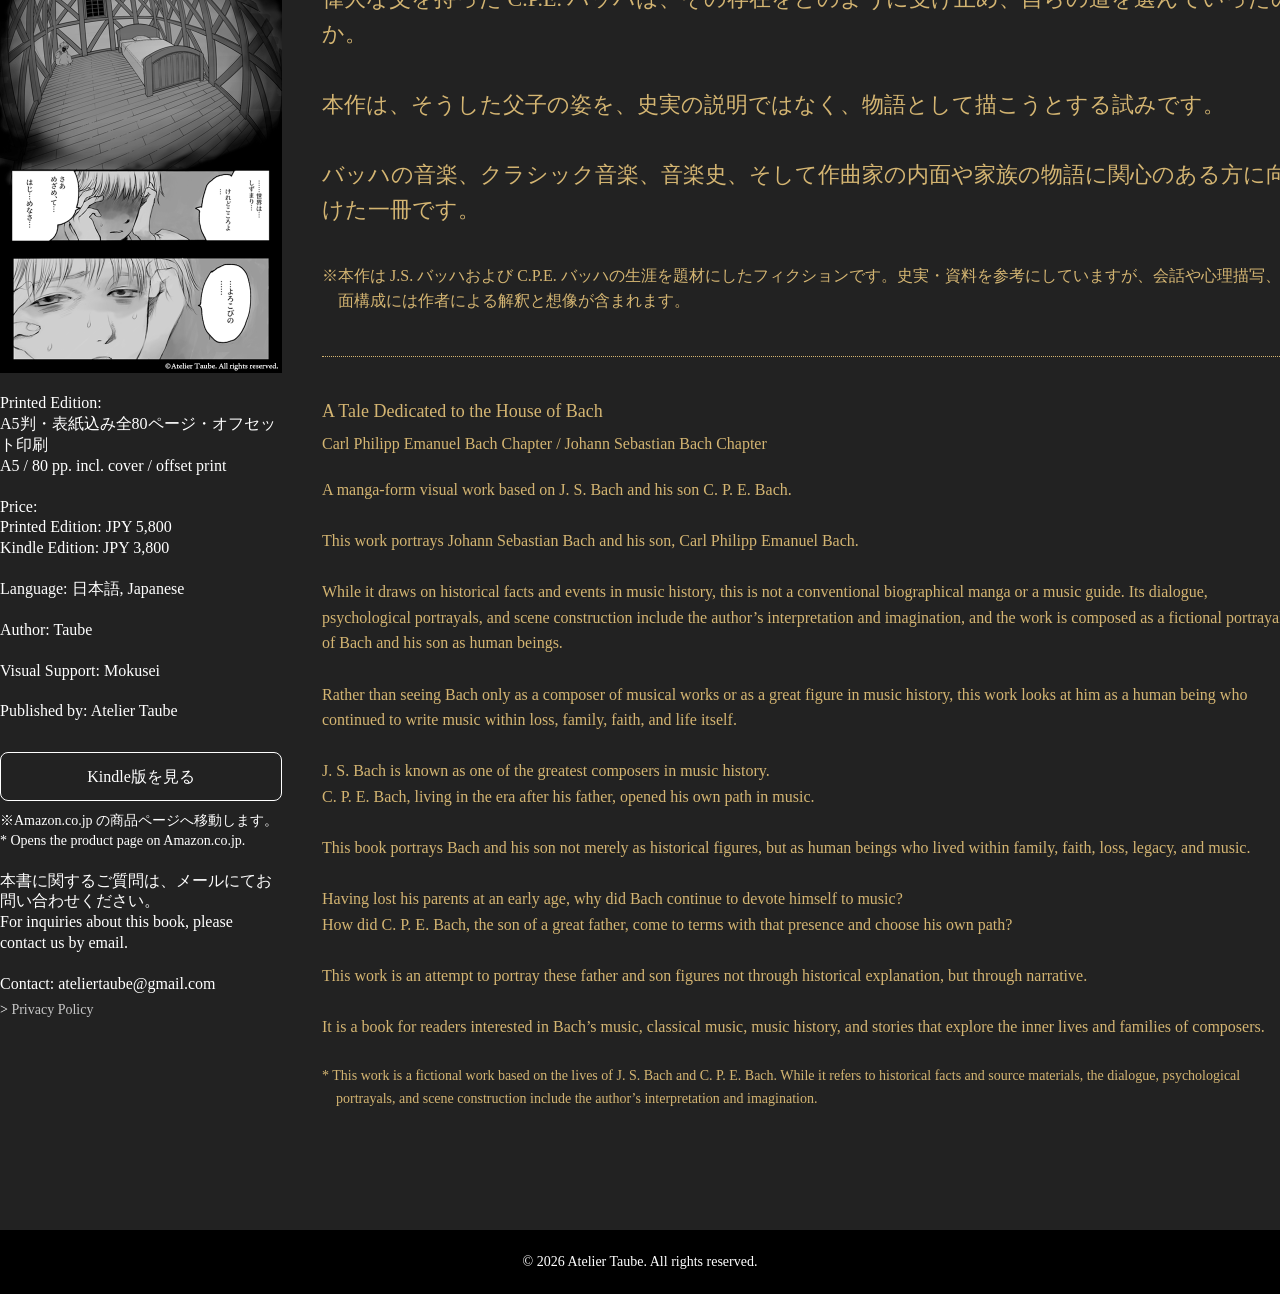
==== commit 6ce0a9ce: "Add files via upload" ====
--- a/index.html
+++ b/index.html
@@ -50,6 +50,10 @@
 </span>
 
 <span class="img_wrap">
+<img src="images/page1.png" alt="本文抜粋画像">
+</span>
+
+<span class="img_wrap">
 <img src="images/page2.png" alt="本文抜粋画像">
 </span>
 
--- a/css/style_pc.css
+++ b/css/style_pc.css
@@ -346,6 +346,10 @@
 margin-top:10px;
 }
 
+.img_wrap + .img_wrap{
+margin-top:10px;
+}
+
 .pc_br{
 display:inline !important;
 }
--- a/css/style_sp.css
+++ b/css/style_sp.css
@@ -306,6 +306,10 @@
 margin-top:10px;
 }
 
+.img_wrap + .img_wrap{
+margin-top:10px;
+}
+
 .pc_br{
 display:none !important;
 }
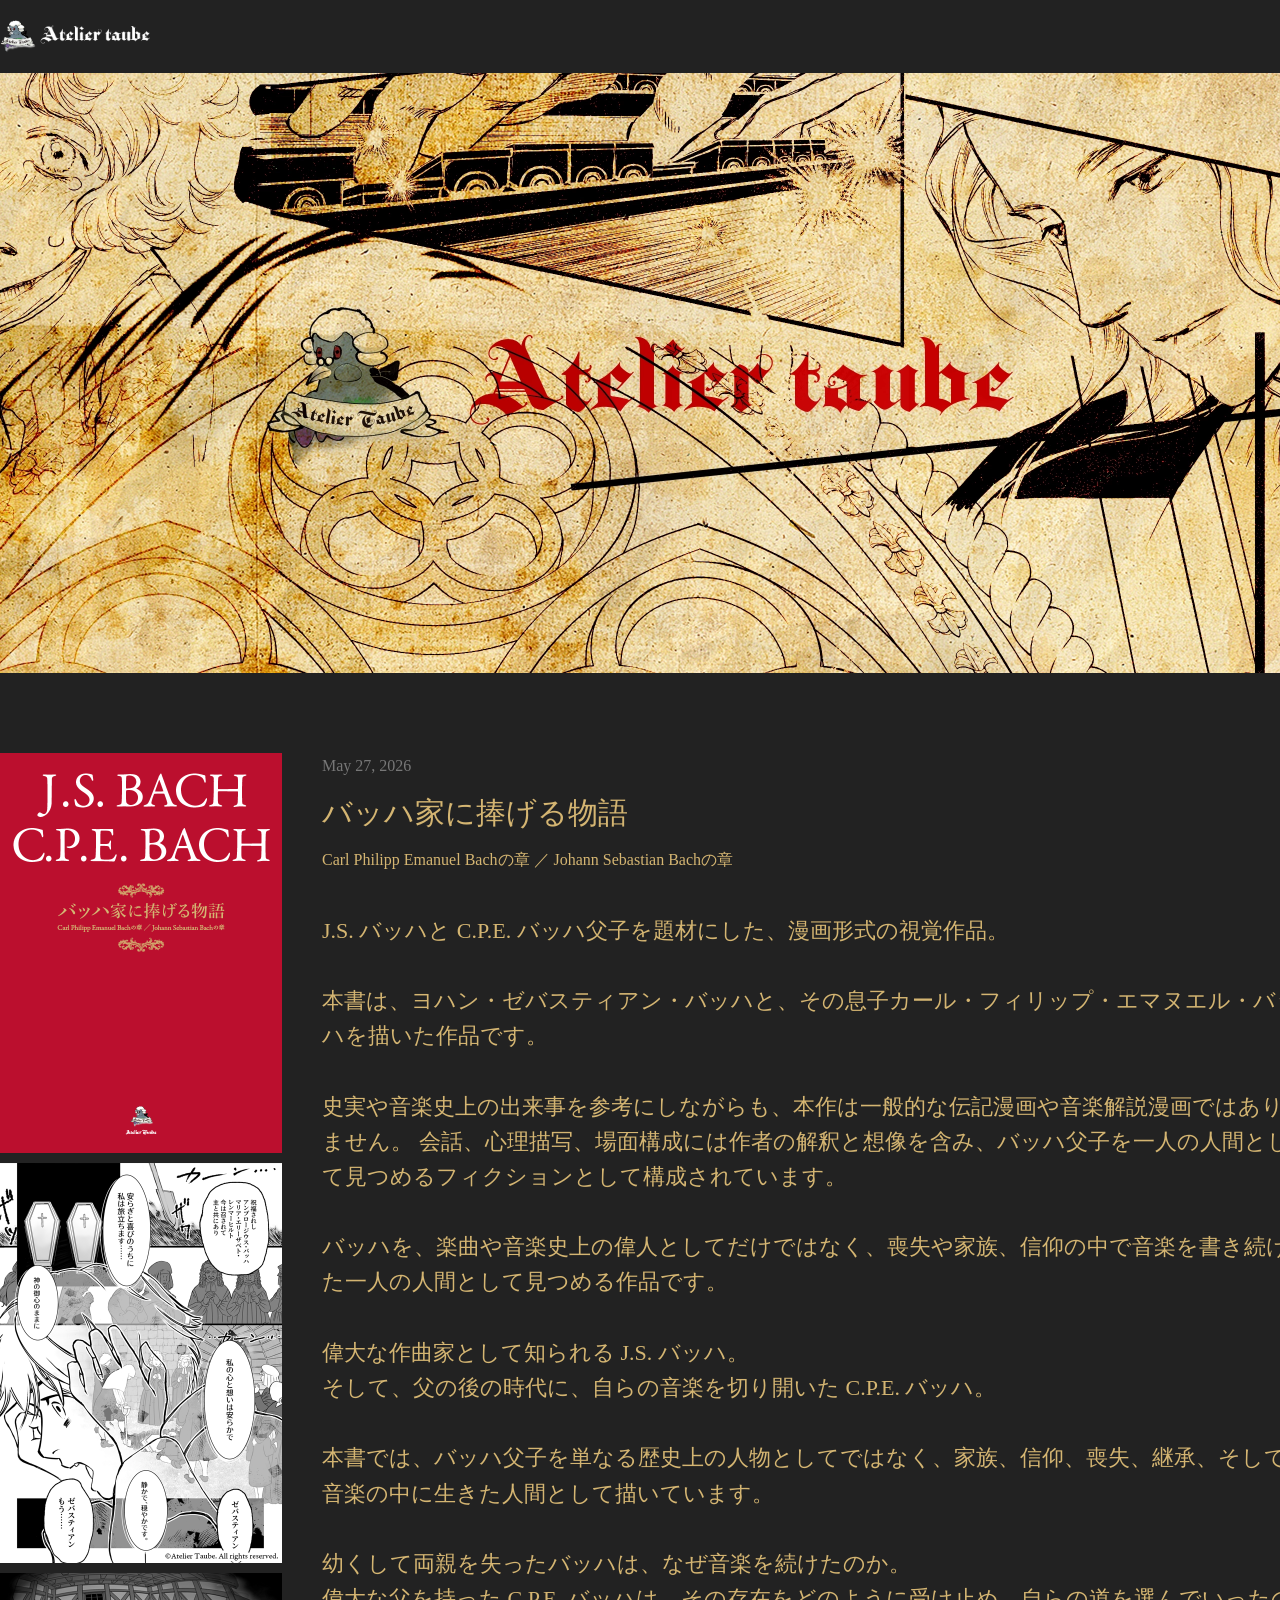
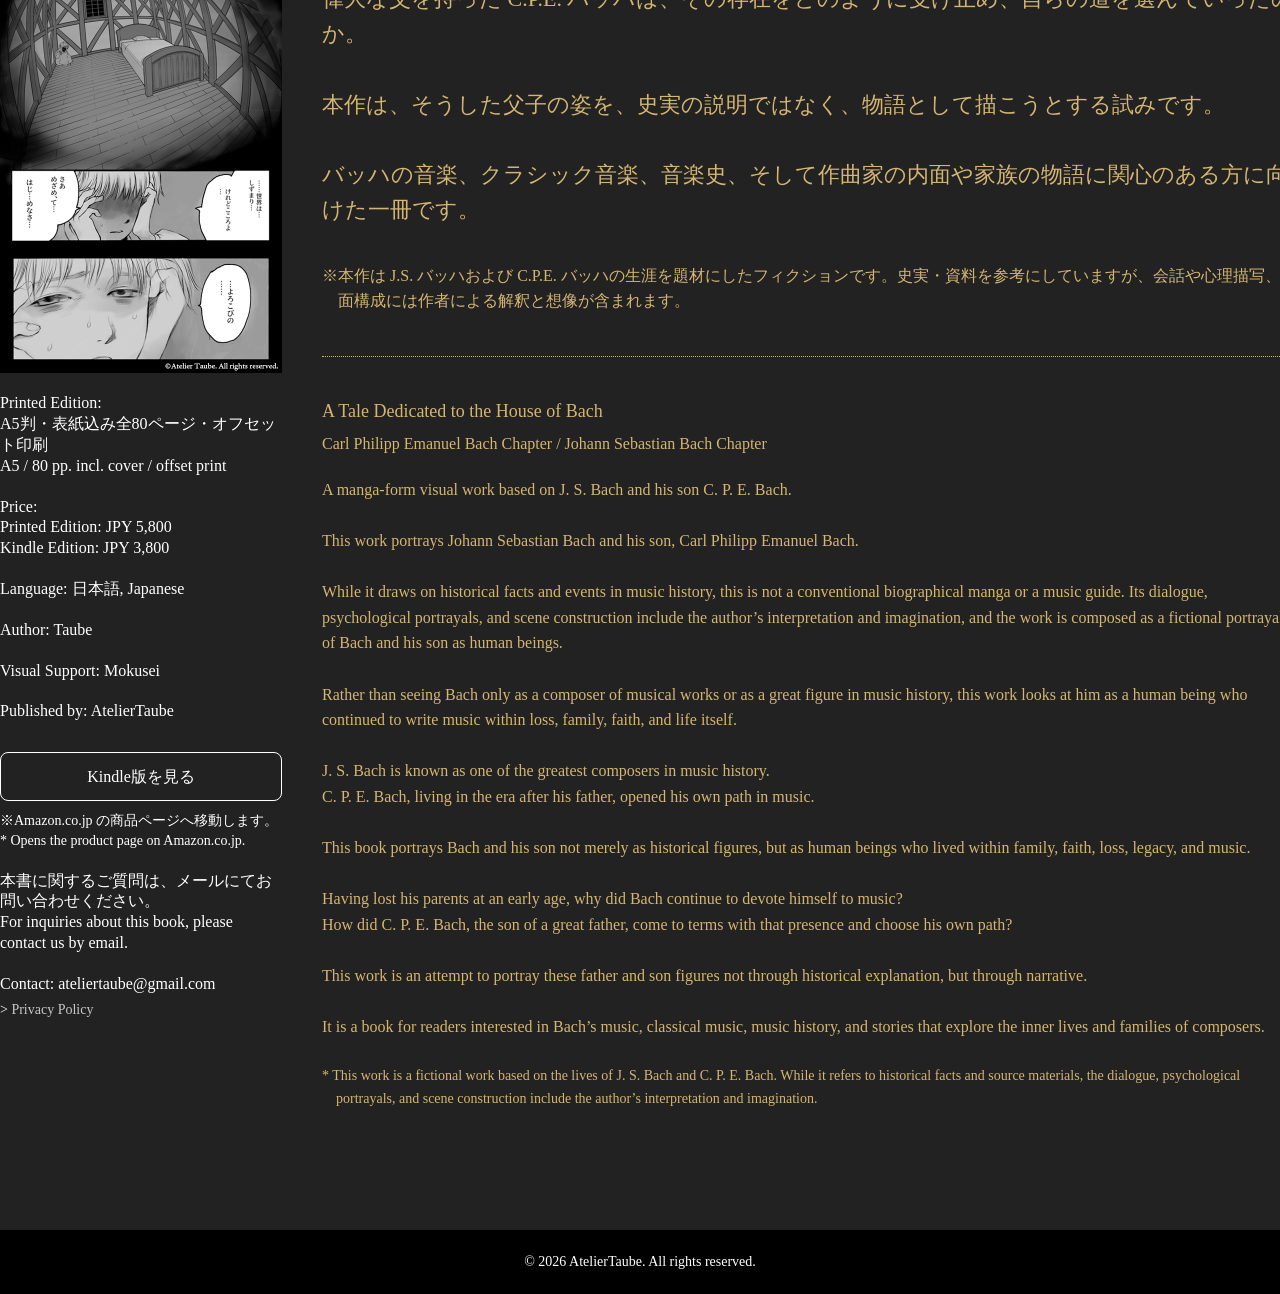
==== commit 6e1b87ef: "Add files via upload" ====
--- a/index.html
+++ b/index.html
@@ -3,9 +3,13 @@
 <head>
 <meta charset="UTF-8">
 <meta name="viewport" content="width=device-width, initial-scale=1.0">
-<title>Atelier Taube Official Site | バッハ家に捧げる物語</title>
-<meta name="description" content="Atelier Taube公式サイト / Official site. 『バッハ家に捧げる物語』は、Atelier Taube制作による、J.S. BachとC.P.E. Bach父子を題材にした日本語の漫画形式による視覚作品です。一般的な伝記漫画や音楽解説漫画ではなく、作者の解釈と想像を含むフィクションとして構成されています。">
-<link rel="icon" href="images/favicon.ico" sizes="any">
+<title>AtelierTaube Official Site | バッハ家に捧げる物語</title>
+<meta name="description" content="AtelierTaube公式サイト / Official site. 『バッハ家に捧げる物語』は、AtelierTaube制作による、J.S. BachとC.P.E. Bach父子を題材にした日本語の漫画形式による視覚作品です。一般的な伝記漫画や音楽解説漫画ではなく、作者の解釈と想像を含むフィクションとして構成されています。">
+
+<link rel="icon" href="/favicon.ico">
+<link rel="icon" type="image/png" sizes="96x96" href="/favicon-96x96.png">
+<link rel="apple-touch-icon" sizes="180x180" href="/apple-touch-icon.png">
+
 <meta name="robots" content="index,follow">
 <link rel="stylesheet" href="css/reset.css">
 <link rel="stylesheet" media="screen and (min-width: 933px)" href="css/style_pc.css">
@@ -86,7 +90,7 @@
 
 <span class="spec_blk">
 Published by:
-Atelier Taube
+AtelierTaube
 </span>
 
 <!--
@@ -192,7 +196,7 @@
 <footer>
 
 
-  <p class="copy">&copy; 2026 Atelier Taube. All rights reserved.</p>
+  <p class="copy">&copy; 2026 AtelierTaube. All rights reserved.</p>
 </footer>
 
 <script src="js/common.js" defer></script>
